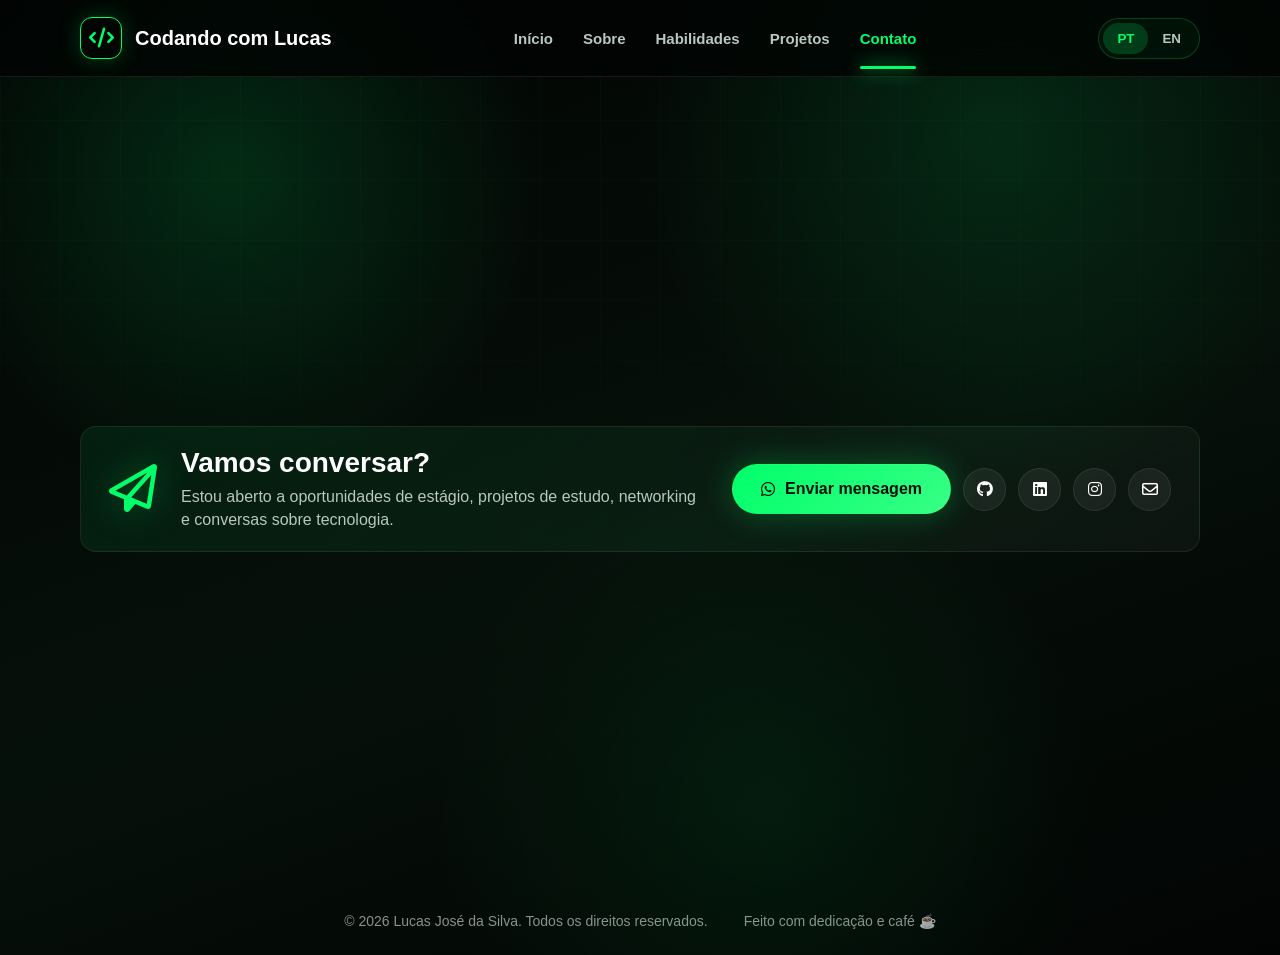
==== contato.html @ 1a08c24c "Add files via upload" ====
<!DOCTYPE html>
<html lang="pt-BR">
<head>
  <meta charset="UTF-8" />
  <meta name="viewport" content="width=device-width, initial-scale=1.0" />

  <title>Contato | Lucas José da Silva</title>

  <meta
    name="description"
    content="Entre em contato com Lucas José da Silva para oportunidades, networking e tecnologia."
  />

  <link
    rel="stylesheet"
    href="https://cdnjs.cloudflare.com/ajax/libs/font-awesome/6.5.1/css/all.min.css"
  />

  <link rel="stylesheet" href="style.css" />
</head>

<body>
  <header class="header">
    <div class="container navbar">
      <a href="index.html" class="logo">
        <div class="logo-icon">
          <i class="fa-solid fa-code"></i>
        </div>
        <span>Codando com Lucas</span>
      </a>

      <nav class="menu">
        <a href="index.html" data-i18n="navHome">Início</a>
        <a href="sobre.html" data-i18n="navAbout">Sobre</a>
        <a href="habilidades.html" data-i18n="navSkills">Habilidades</a>
        <a href="projetos.html" data-i18n="navProjects">Projetos</a>
        <a href="contato.html" class="active" data-i18n="navContact">Contato</a>
      </nav>

      <div class="language-switch">
        <button class="lang-option active" id="ptBtn">PT</button>
        <button class="lang-option" id="enBtn">EN</button>
      </div>
    </div>
  </header>

  <main>
    <section id="contato" class="contact-section page-section">
      <div class="container contact-box">
        <div class="contact-icon">
          <i class="fa-regular fa-paper-plane"></i>
        </div>

        <div class="contact-text">
          <h2 data-i18n="contactTitle">Vamos conversar?</h2>

          <p data-i18n="contactText">
            Estou aberto a oportunidades de estágio, projetos de estudo,
            networking e conversas sobre tecnologia.
          </p>
        </div>

        <div class="contact-actions">
          <a
            href="https://wa.me/5500000000000"
            target="_blank"
            class="btn btn-primary"
          >
            <i class="fa-brands fa-whatsapp"></i>
            <span data-i18n="sendMessage">Enviar mensagem</span>
          </a>

          <a href="https://github.com/LucasJose17" target="_blank" class="social-icon">
            <i class="fa-brands fa-github"></i>
          </a>

          <a href="#" target="_blank" class="social-icon">
            <i class="fa-brands fa-linkedin"></i>
          </a>

          <a href="https://www.instagram.com/codandocomlucas" target="_blank" class="social-icon">
            <i class="fa-brands fa-instagram"></i>
          </a>

          <a href="mailto:seuemail@email.com" class="social-icon">
            <i class="fa-regular fa-envelope"></i>
          </a>
        </div>
      </div>
    </section>
  </main>

  <footer>
    <p>© 2026 Lucas José da Silva. Todos os direitos reservados.</p>
    <p data-i18n="footerText">Feito com dedicação e café ☕</p>
  </footer>

  <script src="script.js"></script>
</body>
</html>
---- style.css ----
* {
  margin: 0;
  padding: 0;
  box-sizing: border-box;
  scroll-behavior: smooth;
}

:root {
  --bg: #020403;
  --bg-2: #06100a;
  --card: rgba(255, 255, 255, 0.055);
  --card-2: rgba(0, 255, 112, 0.08);
  --border: rgba(0, 255, 112, 0.22);
  --border-2: rgba(255, 255, 255, 0.08);
  --text: #ffffff;
  --muted: #b9c8c0;
  --primary: #00ff6a;
  --primary-2: #38ff85;
  --dark: #031006;
  --line: rgba(0, 255, 112, 0.13);
}

body {
  font-family: Arial, Helvetica, sans-serif;
  background:
    radial-gradient(circle at 18% 18%, rgba(0, 255, 106, 0.14), transparent 24%),
    radial-gradient(circle at 78% 14%, rgba(0, 255, 106, 0.12), transparent 28%),
    radial-gradient(circle at 60% 85%, rgba(0, 255, 106, 0.07), transparent 30%),
    linear-gradient(160deg, #020403, #06100a 55%, #020403);
  color: var(--text);
  min-height: 100vh;
  overflow-x: hidden;
}

body::before {
  content: "";
  position: fixed;
  inset: 0;
  background-image:
    linear-gradient(rgba(0, 255, 106, 0.035) 1px, transparent 1px),
    linear-gradient(90deg, rgba(0, 255, 106, 0.035) 1px, transparent 1px);
  background-size: 60px 60px;
  mask-image: linear-gradient(to bottom, black, transparent 72%);
  pointer-events: none;
  z-index: -1;
}

a {
  color: inherit;
  text-decoration: none;
}

.container {
  width: min(1120px, 92%);
  margin: 0 auto;
}

/* HEADER */
.header {
  position: sticky;
  top: 0;
  z-index: 100;
  backdrop-filter: blur(18px);
  background: rgba(2, 4, 3, 0.82);
  border-bottom: 1px solid var(--border-2);
}

.navbar {
  height: 76px;
  display: flex;
  align-items: center;
  justify-content: space-between;
}

.logo {
  display: flex;
  align-items: center;
  gap: 13px;
  font-weight: 900;
  font-size: 20px;
}

.logo-icon {
  width: 42px;
  height: 42px;
  border: 1px solid var(--primary);
  border-radius: 12px;
  display: grid;
  place-items: center;
  color: var(--primary);
  box-shadow: 0 0 22px rgba(0, 255, 106, 0.22);
}

.menu {
  display: flex;
  align-items: center;
  gap: 30px;
}

.menu a {
  color: var(--muted);
  font-weight: 700;
  font-size: 15px;
  position: relative;
  transition: 0.25s;
}

.menu a:hover,
.menu a.active {
  color: var(--primary);
}

.menu a.active::after {
  content: "";
  position: absolute;
  left: 0;
  bottom: -22px;
  width: 100%;
  height: 3px;
  background: var(--primary);
  border-radius: 20px;
  box-shadow: 0 0 18px var(--primary);
}

.language-switch {
  display: flex;
  align-items: center;
  border: 1px solid var(--border);
  border-radius: 999px;
  padding: 4px;
  background: rgba(0, 255, 106, 0.045);
}

.lang-option {
  border: none;
  background: transparent;
  color: var(--muted);
  padding: 8px 14px;
  border-radius: 999px;
  cursor: pointer;
  font-weight: 900;
}

.lang-option.active {
  background: rgba(0, 255, 106, 0.18);
  color: var(--primary);
}

/* HERO */
.hero {
  position: relative;
  padding: 68px 0 44px;
}

.hero::after {
  content: "";
  position: absolute;
  left: 0;
  right: 0;
  bottom: -1px;
  height: 1px;
  background: linear-gradient(90deg, transparent, var(--line), transparent);
}

.hero-content {
  display: grid;
  grid-template-columns: 1.05fr 0.95fr;
  align-items: center;
  gap: 52px;
}

.badge {
  width: fit-content;
  display: inline-flex;
  align-items: center;
  gap: 11px;
  padding: 11px 18px;
  border-radius: 999px;
  border: 1px solid var(--primary);
  color: var(--primary);
  background: rgba(0, 255, 106, 0.08);
  font-size: 13px;
  font-weight: 900;
  letter-spacing: 0.5px;
  margin-bottom: 22px;
}

.badge-dot {
  width: 10px;
  height: 10px;
  border-radius: 999px;
  background: var(--primary);
  box-shadow: 0 0 16px var(--primary);
}

.hero-text h1 {
  font-size: clamp(44px, 6.7vw, 82px);
  line-height: 0.98;
  margin-bottom: 18px;
  letter-spacing: -2px;
}

.hero-text h1 span {
  display: block;
  color: white;
}

.hero-text h1 strong {
  display: block;
  color: var(--primary);
  text-shadow: 0 0 30px rgba(0, 255, 106, 0.25);
}

.hero-text h2 {
  font-size: 24px;
  line-height: 1.35;
  color: var(--muted);
  font-weight: 500;
  margin-bottom: 18px;
}

.hero-text h2 strong {
  color: var(--primary);
  font-weight: 900;
}

.hero-text p {
  max-width: 520px;
  color: var(--muted);
  line-height: 1.75;
  font-size: 16px;
  margin-bottom: 25px;
}

.hero-actions {
  display: flex;
  gap: 14px;
  flex-wrap: wrap;
  margin-bottom: 24px;
}

.btn {
  display: inline-flex;
  align-items: center;
  justify-content: center;
  gap: 10px;
  min-height: 50px;
  padding: 0 28px;
  border-radius: 999px;
  font-weight: 900;
  transition: 0.25s;
  border: 1px solid transparent;
}

.btn:hover {
  transform: translateY(-4px);
}

.btn-primary {
  background: linear-gradient(135deg, var(--primary), var(--primary-2));
  color: var(--dark);
  box-shadow: 0 0 32px rgba(0, 255, 106, 0.28);
}

.btn-outline {
  border-color: var(--border-2);
  background: rgba(255, 255, 255, 0.035);
  color: white;
}

.social-row {
  display: flex;
  align-items: center;
  flex-wrap: wrap;
  gap: 14px;
}

.social-icon {
  width: 43px;
  height: 43px;
  border-radius: 999px;
  display: grid;
  place-items: center;
  background: rgba(255, 255, 255, 0.06);
  border: 1px solid var(--border-2);
  color: white;
  transition: 0.25s;
}

.social-icon:hover {
  color: var(--primary);
  border-color: var(--primary);
  transform: translateY(-4px);
  box-shadow: 0 0 24px rgba(0, 255, 106, 0.18);
}

.download-cv {
  display: inline-flex;
  align-items: center;
  gap: 12px;
  color: var(--muted);
  transition: 0.25s;
}

.download-cv:hover {
  color: var(--primary);
}

.download-icon {
  width: 34px;
  height: 34px;
  border-radius: 999px;
  border: 1px solid var(--primary);
  display: grid;
  place-items: center;
  color: var(--primary);
}

/* FOTO */
.hero-image-area {
  position: relative;
  min-height: 520px;
  display: flex;
  align-items: center;
  justify-content: center;
}

.photo-card {
  position: relative;
  width: min(390px, 100%);
  height: 520px;
  border-radius: 38px;
  border: 1px solid var(--primary);
  background:
    radial-gradient(circle at center, rgba(0, 255, 106, 0.20), transparent 58%),
    rgba(255, 255, 255, 0.035);
  box-shadow:
    0 0 70px rgba(0, 255, 106, 0.16),
    inset 0 0 35px rgba(0, 255, 106, 0.08);
  overflow: hidden;
}

.photo-glow {
  position: absolute;
  inset: 38px;
  border-radius: 50%;
  background: rgba(0, 255, 106, 0.18);
  filter: blur(40px);
}

.profile-photo {
  position: absolute;
  left: 50%;
  top: 8px;
  transform: translateX(-50%) scale(1.12);
  width: 92%;
  height: 76%;
  object-fit: cover;
  object-position: center 18%;
  z-index: 2;
  border-radius: 28px;
  filter: drop-shadow(0 0 24px rgba(0, 255, 106, 0.25));
}

.photo-fallback {
  display: none;
  position: absolute;
  inset: 40px 40px 160px;
  border-radius: 32px;
  place-items: center;
  font-size: 72px;
  font-weight: 900;
  color: var(--primary);
  background: rgba(0, 255, 106, 0.08);
  z-index: 2;
}

.info-card {
  position: absolute;
  left: 24px;
  right: 24px;
  bottom: 22px;
  padding: 20px;
  border-radius: 24px;
  background: rgba(2, 4, 3, 0.74);
  backdrop-filter: blur(16px);
  border: 1px solid rgba(255, 255, 255, 0.10);
  z-index: 5;
}

.info-item {
  display: flex;
  align-items: center;
  gap: 18px;
}

.info-item i {
  width: 32px;
  color: var(--primary);
  font-size: 23px;
}

.info-item strong {
  display: block;
  font-size: 15px;
  margin-bottom: 4px;
}

.info-item span {
  color: var(--muted);
  font-size: 13px;
}

.info-line {
  height: 1px;
  background: rgba(255, 255, 255, 0.09);
  margin: 14px 0;
}

.tech-orbit {
  position: absolute;
  border: 1px solid rgba(0, 255, 106, 0.28);
  border-radius: 999px;
  box-shadow: 0 0 18px rgba(0, 255, 106, 0.14);
}

.orbit-one {
  width: 18px;
  height: 18px;
  left: 12px;
  top: 120px;
}

.orbit-two {
  width: 10px;
  height: 10px;
  right: 70px;
  top: 35px;
}

.tech-cube {
  position: absolute;
  right: 6px;
  top: 210px;
  color: rgba(0, 255, 106, 0.45);
  font-size: 42px;
}

/* LINHA */
.wave-line {
  width: 100%;
  height: 42px;
  background:
    radial-gradient(80% 70% at 50% 0%, rgba(0, 255, 106, 0.11), transparent 60%);
  border-top: 1px solid rgba(0, 255, 106, 0.18);
}

/* MÉTRICAS */
.metrics-section {
  padding: 0 0 28px;
}

.metrics {
  display: grid;
  grid-template-columns: repeat(4, 1fr);
  border: 1px solid var(--border-2);
  background: rgba(255, 255, 255, 0.035);
  border-radius: 16px;
  overflow: hidden;
  box-shadow: 0 0 42px rgba(0, 255, 106, 0.07);
}

.metric {
  display: flex;
  align-items: center;
  gap: 22px;
  padding: 26px 34px;
  border-right: 1px solid var(--border-2);
}

.metric:last-child {
  border-right: none;
}

.metric i {
  color: var(--primary);
  font-size: 34px;
}

.metric strong {
  display: block;
  color: var(--primary);
  font-size: 32px;
  line-height: 1;
  margin-bottom: 8px;
}

.metric span {
  color: var(--muted);
  line-height: 1.35;
}

/* SEÇÕES */
.section {
  padding: 34px 0 34px;
}

.section-label {
  display: inline-block;
  color: var(--primary);
  text-transform: uppercase;
  font-size: 13px;
  font-weight: 900;
  margin-bottom: 10px;
}

.section-title {
  font-size: clamp(28px, 4vw, 36px);
  margin-bottom: 14px;
}

.section-description {
  color: var(--muted);
  line-height: 1.65;
  max-width: 610px;
  margin-bottom: 26px;
}

/* SOBRE */
.about-grid {
  display: grid;
  grid-template-columns: repeat(3, 1fr);
  gap: 22px;
}

.about-card {
  padding: 24px;
  border-radius: 16px;
  background:
    linear-gradient(135deg, rgba(0, 255, 106, 0.055), rgba(255, 255, 255, 0.03));
  border: 1px solid var(--border-2);
  display: flex;
  gap: 22px;
  min-height: 140px;
  transition: 0.25s;
}

.about-card:hover {
  transform: translateY(-5px);
  border-color: var(--border);
}

.about-card i {
  color: var(--primary);
  font-size: 30px;
  margin-top: 4px;
}

.about-card h3 {
  margin-bottom: 8px;
}

.about-card p {
  color: var(--muted);
  line-height: 1.55;
  font-size: 15px;
}

/* HABILIDADES */
.skills-grid {
  display: grid;
  grid-template-columns: repeat(7, 1fr);
  gap: 14px;
}

.skill-card {
  min-height: 130px;
  border-radius: 14px;
  border: 1px solid var(--border-2);
  background: rgba(255, 255, 255, 0.035);
  display: grid;
  place-items: center;
  text-align: center;
  padding: 18px;
  transition: 0.25s;
}

.skill-card:hover {
  transform: translateY(-5px);
  border-color: var(--border);
  box-shadow: 0 0 28px rgba(0, 255, 106, 0.10);
}

.skill-card i {
  font-size: 42px;
  margin-bottom: 10px;
}

.skill-card h3 {
  font-size: 16px;
  margin-bottom: 6px;
}

.skill-card span {
  color: var(--muted);
  font-size: 14px;
}

.html {
  color: #e44d26;
}

.css {
  color: #1572b6;
}

.js {
  color: #f7df1e;
}

.python {
  color: #3776ab;
}

.java {
  color: #f89820;
}

.mysql {
  color: #00758f;
}

.git {
  color: #f05032;
}

.center-button {
  margin-top: 20px;
  display: flex;
  justify-content: center;
}

.btn-small {
  display: inline-flex;
  align-items: center;
  gap: 12px;
  border: 1px solid var(--primary);
  color: var(--primary);
  padding: 12px 40px;
  border-radius: 999px;
  font-weight: 900;
  transition: 0.25s;
}

.btn-small:hover {
  background: rgba(0, 255, 106, 0.10);
}

/* PROJETOS */
.projects-grid {
  display: grid;
  grid-template-columns: repeat(4, 1fr);
  gap: 18px;
}

.project-card {
  position: relative;
  min-height: 220px;
  border-radius: 16px;
  border: 1px solid var(--border-2);
  background:
    linear-gradient(135deg, rgba(0, 255, 106, 0.06), rgba(255, 255, 255, 0.03));
  padding: 26px 20px;
  text-align: center;
  overflow: hidden;
  transition: 0.25s;
}

.project-card::before {
  content: "";
  position: absolute;
  width: 90px;
  height: 90px;
  left: -30px;
  top: -30px;
  background: rgba(0, 255, 106, 0.08);
  filter: blur(8px);
}

.project-card:hover {
  transform: translateY(-5px);
  border-color: var(--border);
}

.project-number {
  position: absolute;
  left: 16px;
  top: 14px;
  color: var(--primary);
  font-weight: 900;
  font-size: 18px;
}

.project-card i {
  margin-top: 22px;
  color: var(--primary);
  font-size: 42px;
  margin-bottom: 16px;
}

.project-card h3 {
  margin-bottom: 10px;
  font-size: 17px;
}

.project-card p {
  color: var(--muted);
  line-height: 1.45;
  font-size: 14px;
  margin-bottom: 18px;
}

.project-tags {
  display: flex;
  justify-content: center;
  gap: 8px;
  flex-wrap: wrap;
}

.project-tags span {
  color: var(--primary);
  border: 1px solid rgba(0, 255, 106, 0.22);
  background: rgba(0, 255, 106, 0.08);
  border-radius: 999px;
  padding: 5px 12px;
  font-size: 12px;
}

/* CONTATO */
.contact-section {
  padding: 28px 0 18px;
}

.contact-box {
  min-height: 92px;
  padding: 20px 28px;
  border-radius: 16px;
  border: 1px solid var(--border-2);
  background:
    linear-gradient(135deg, rgba(0, 255, 106, 0.08), rgba(255, 255, 255, 0.035));
  display: grid;
  grid-template-columns: auto 1fr auto;
  align-items: center;
  gap: 24px;
}

.contact-icon {
  color: var(--primary);
  font-size: 48px;
  filter: drop-shadow(0 0 18px rgba(0, 255, 106, 0.35));
}

.contact-text h2 {
  font-size: 28px;
  margin-bottom: 6px;
}

.contact-text p {
  color: var(--muted);
  line-height: 1.45;
}

.contact-actions {
  display: flex;
  align-items: center;
  gap: 12px;
}

/* FOOTER */
footer {
  padding: 12px 0 26px;
  display: flex;
  justify-content: center;
  gap: 36px;
  color: rgba(185, 200, 192, 0.72);
  font-size: 14px;
}

/* RESPONSIVO */
@media (max-width: 1020px) {
  .hero-content {
    grid-template-columns: 1fr;
  }

  .hero-image-area {
    min-height: 460px;
  }

  .metrics {
    grid-template-columns: repeat(2, 1fr);
  }

  .metric:nth-child(2) {
    border-right: none;
  }

  .about-grid {
    grid-template-columns: 1fr;
  }

  .skills-grid {
    grid-template-columns: repeat(3, 1fr);
  }

  .projects-grid {
    grid-template-columns: repeat(2, 1fr);
  }

  .contact-box {
    grid-template-columns: 1fr;
    text-align: center;
  }

  .contact-actions {
    justify-content: center;
    flex-wrap: wrap;
  }
}

@media (max-width: 760px) {
  .menu {
    display: none;
  }

  .navbar {
    height: auto;
    padding: 16px 0;
  }

  .logo span {
    font-size: 17px;
  }

  .hero {
    padding-top: 48px;
  }

  .hero-text h1 {
    font-size: 48px;
  }

  .hero-text h2 {
    font-size: 20px;
  }

  .hero-actions {
    flex-direction: column;
  }

  .btn {
    width: 100%;
  }

  .photo-card {
    height: 430px;
  }

  .metrics {
    grid-template-columns: 1fr;
  }

  .metric {
    border-right: none;
    border-bottom: 1px solid var(--border-2);
  }

  .metric:last-child {
    border-bottom: none;
  }

  .skills-grid {
    grid-template-columns: repeat(2, 1fr);
  }

  .projects-grid {
    grid-template-columns: 1fr;
  }

  footer {
    flex-direction: column;
    gap: 8px;
    text-align: center;
  }
}

@media (max-width: 430px) {

  .hero-text h1 {
    font-size: 42px;
  }

  .photo-card {
    height: 395px;
  }

  .info-card {
    left: 14px;
    right: 14px;
    bottom: 14px;
  }

  .skills-grid {
    grid-template-columns: 1fr;
  }
}
.page-section {
  min-height: calc(100vh - 76px);
  display: flex;
  align-items: center;
  padding-top: 90px;
  padding-bottom: 90px;
}

@media (max-width: 760px) {
  .page-section {
    min-height: auto;
    padding-top: 60px;
    padding-bottom: 60px;
  }
}
.hero-description {
  max-width: 520px;
  color: var(--muted);
  line-height: 1.75;
  font-size: 16px;
  margin-bottom: 25px;
}
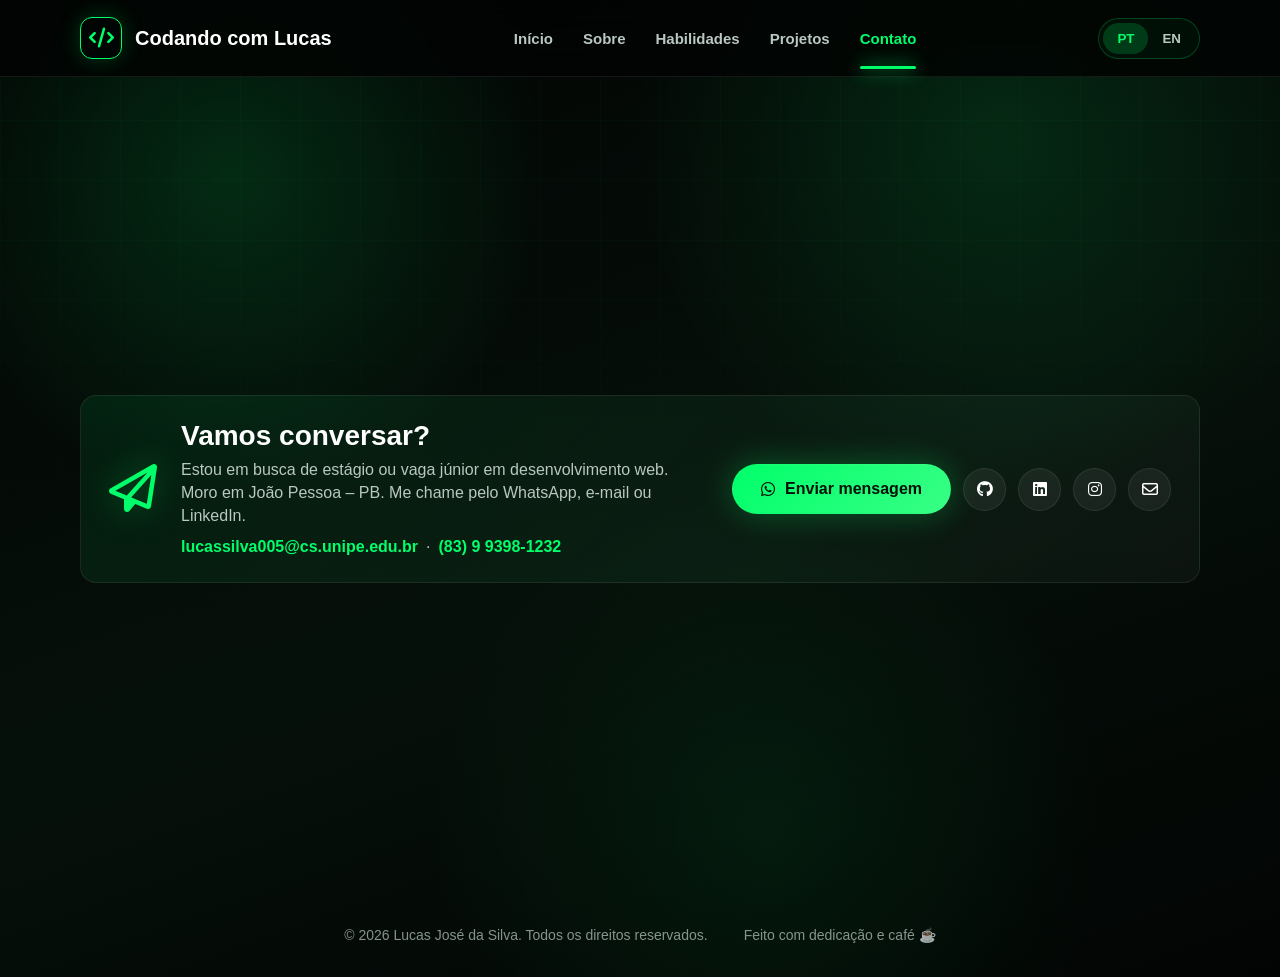
==== commit f9c744b3: "Restaura página inicial e atualiza portfólio Página inicial recuperada (tinha sido substituída pelo " ====
--- a/contato.html
+++ b/contato.html
@@ -1,100 +1,107 @@
-<!DOCTYPE html>
-<html lang="pt-BR">
-<head>
-  <meta charset="UTF-8" />
-  <meta name="viewport" content="width=device-width, initial-scale=1.0" />
-
-  <title>Contato | Lucas José da Silva</title>
-
-  <meta
-    name="description"
-    content="Entre em contato com Lucas José da Silva para oportunidades, networking e tecnologia."
-  />
-
-  <link
-    rel="stylesheet"
-    href="https://cdnjs.cloudflare.com/ajax/libs/font-awesome/6.5.1/css/all.min.css"
-  />
-
-  <link rel="stylesheet" href="style.css" />
-</head>
-
-<body>
-  <header class="header">
-    <div class="container navbar">
-      <a href="index.html" class="logo">
-        <div class="logo-icon">
-          <i class="fa-solid fa-code"></i>
-        </div>
-        <span>Codando com Lucas</span>
-      </a>
-
-      <nav class="menu">
-        <a href="index.html" data-i18n="navHome">Início</a>
-        <a href="sobre.html" data-i18n="navAbout">Sobre</a>
-        <a href="habilidades.html" data-i18n="navSkills">Habilidades</a>
-        <a href="projetos.html" data-i18n="navProjects">Projetos</a>
-        <a href="contato.html" class="active" data-i18n="navContact">Contato</a>
-      </nav>
-
-      <div class="language-switch">
-        <button class="lang-option active" id="ptBtn">PT</button>
-        <button class="lang-option" id="enBtn">EN</button>
-      </div>
-    </div>
-  </header>
-
-  <main>
-    <section id="contato" class="contact-section page-section">
-      <div class="container contact-box">
-        <div class="contact-icon">
-          <i class="fa-regular fa-paper-plane"></i>
-        </div>
-
-        <div class="contact-text">
-          <h2 data-i18n="contactTitle">Vamos conversar?</h2>
-
-          <p data-i18n="contactText">
-            Estou aberto a oportunidades de estágio, projetos de estudo,
-            networking e conversas sobre tecnologia.
-          </p>
-        </div>
-
-        <div class="contact-actions">
-          <a
-            href="https://wa.me/5500000000000"
-            target="_blank"
-            class="btn btn-primary"
-          >
-            <i class="fa-brands fa-whatsapp"></i>
-            <span data-i18n="sendMessage">Enviar mensagem</span>
-          </a>
-
-          <a href="https://github.com/LucasJose17" target="_blank" class="social-icon">
-            <i class="fa-brands fa-github"></i>
-          </a>
-
-          <a href="#" target="_blank" class="social-icon">
-            <i class="fa-brands fa-linkedin"></i>
-          </a>
-
-          <a href="https://www.instagram.com/codandocomlucas" target="_blank" class="social-icon">
-            <i class="fa-brands fa-instagram"></i>
-          </a>
-
-          <a href="mailto:seuemail@email.com" class="social-icon">
-            <i class="fa-regular fa-envelope"></i>
-          </a>
-        </div>
-      </div>
-    </section>
-  </main>
-
-  <footer>
-    <p>© 2026 Lucas José da Silva. Todos os direitos reservados.</p>
-    <p data-i18n="footerText">Feito com dedicação e café ☕</p>
-  </footer>
-
-  <script src="script.js"></script>
-</body>
+<!DOCTYPE html>
+<html lang="pt-BR">
+<head>
+  <meta charset="UTF-8" />
+  <meta name="viewport" content="width=device-width, initial-scale=1.0" />
+
+  <title>Contato | Lucas José da Silva</title>
+
+  <meta
+    name="description"
+    content="Entre em contato com Lucas José da Silva para oportunidades, networking e tecnologia."
+  />
+
+  <link
+    rel="stylesheet"
+    href="https://cdnjs.cloudflare.com/ajax/libs/font-awesome/6.5.1/css/all.min.css"
+  />
+
+  <link rel="stylesheet" href="style.css?v=21" />
+</head>
+
+<body>
+  <header class="header">
+    <div class="container navbar">
+      <a href="index.html" class="logo">
+        <div class="logo-icon">
+          <i class="fa-solid fa-code"></i>
+        </div>
+        <span>Codando com Lucas</span>
+      </a>
+
+      <nav class="menu">
+        <a href="index.html" data-i18n="navHome">Início</a>
+        <a href="sobre.html" data-i18n="navAbout">Sobre</a>
+        <a href="habilidades.html" data-i18n="navSkills">Habilidades</a>
+        <a href="projetos.html" data-i18n="navProjects">Projetos</a>
+        <a href="contato.html" class="active" data-i18n="navContact">Contato</a>
+      </nav>
+
+      <div class="language-switch">
+        <button class="lang-option active" id="ptBtn">PT</button>
+        <button class="lang-option" id="enBtn">EN</button>
+      </div>
+    </div>
+  </header>
+
+  <main>
+    <section id="contato" class="contact-section page-section">
+      <div class="container contact-box">
+        <div class="contact-icon">
+          <i class="fa-regular fa-paper-plane"></i>
+        </div>
+
+        <div class="contact-text">
+          <h2 data-i18n="contactTitle">Vamos conversar?</h2>
+
+          <p data-i18n="contactText">
+            Estou em busca de estágio ou vaga júnior em desenvolvimento web.
+            Moro em João Pessoa – PB. Me chame pelo WhatsApp, e-mail ou LinkedIn.
+          </p>
+
+          <p class="contact-details">
+            <a href="mailto:lucassilva005@cs.unipe.edu.br">lucassilva005@cs.unipe.edu.br</a>
+            <span>·</span>
+            <a href="tel:+5583993981232">(83) 9 9398-1232</a>
+          </p>
+        </div>
+
+        <div class="contact-actions">
+          <a
+            href="https://wa.me/5583993981232"
+            target="_blank"
+            rel="noopener"
+            class="btn btn-primary"
+          >
+            <i class="fa-brands fa-whatsapp"></i>
+            <span data-i18n="sendMessage">Enviar mensagem</span>
+          </a>
+
+          <a href="https://github.com/LucasJose17" target="_blank" rel="noopener" class="social-icon" aria-label="GitHub">
+            <i class="fa-brands fa-github"></i>
+          </a>
+
+          <a href="https://www.linkedin.com/in/lucas-jos%C3%A9-b01bb9332/" target="_blank" rel="noopener" class="social-icon" aria-label="LinkedIn">
+            <i class="fa-brands fa-linkedin"></i>
+          </a>
+
+          <a href="https://www.instagram.com/codandocomlucas" target="_blank" rel="noopener" class="social-icon" aria-label="Instagram">
+            <i class="fa-brands fa-instagram"></i>
+          </a>
+
+          <a href="mailto:lucassilva005@cs.unipe.edu.br" class="social-icon" aria-label="E-mail">
+            <i class="fa-regular fa-envelope"></i>
+          </a>
+        </div>
+      </div>
+    </section>
+  </main>
+
+  <footer>
+    <p>© 2026 Lucas José da Silva. Todos os direitos reservados.</p>
+    <p data-i18n="footerText">Feito com dedicação e café ☕</p>
+  </footer>
+
+  <script src="script.js?v=21"></script>
+</body>
 </html>
--- a/style.css
+++ b/style.css
@@ -1,937 +1,974 @@
-* {
-  margin: 0;
-  padding: 0;
-  box-sizing: border-box;
-  scroll-behavior: smooth;
-}
-
-:root {
-  --bg: #020403;
-  --bg-2: #06100a;
-  --card: rgba(255, 255, 255, 0.055);
-  --card-2: rgba(0, 255, 112, 0.08);
-  --border: rgba(0, 255, 112, 0.22);
-  --border-2: rgba(255, 255, 255, 0.08);
-  --text: #ffffff;
-  --muted: #b9c8c0;
-  --primary: #00ff6a;
-  --primary-2: #38ff85;
-  --dark: #031006;
-  --line: rgba(0, 255, 112, 0.13);
-}
-
-body {
-  font-family: Arial, Helvetica, sans-serif;
-  background:
-    radial-gradient(circle at 18% 18%, rgba(0, 255, 106, 0.14), transparent 24%),
-    radial-gradient(circle at 78% 14%, rgba(0, 255, 106, 0.12), transparent 28%),
-    radial-gradient(circle at 60% 85%, rgba(0, 255, 106, 0.07), transparent 30%),
-    linear-gradient(160deg, #020403, #06100a 55%, #020403);
-  color: var(--text);
-  min-height: 100vh;
-  overflow-x: hidden;
-}
-
-body::before {
-  content: "";
-  position: fixed;
-  inset: 0;
-  background-image:
-    linear-gradient(rgba(0, 255, 106, 0.035) 1px, transparent 1px),
-    linear-gradient(90deg, rgba(0, 255, 106, 0.035) 1px, transparent 1px);
-  background-size: 60px 60px;
-  mask-image: linear-gradient(to bottom, black, transparent 72%);
-  pointer-events: none;
-  z-index: -1;
-}
-
-a {
-  color: inherit;
-  text-decoration: none;
-}
-
-.container {
-  width: min(1120px, 92%);
-  margin: 0 auto;
-}
-
-/* HEADER */
-.header {
-  position: sticky;
-  top: 0;
-  z-index: 100;
-  backdrop-filter: blur(18px);
-  background: rgba(2, 4, 3, 0.82);
-  border-bottom: 1px solid var(--border-2);
-}
-
-.navbar {
-  height: 76px;
-  display: flex;
-  align-items: center;
-  justify-content: space-between;
-}
-
-.logo {
-  display: flex;
-  align-items: center;
-  gap: 13px;
-  font-weight: 900;
-  font-size: 20px;
-}
-
-.logo-icon {
-  width: 42px;
-  height: 42px;
-  border: 1px solid var(--primary);
-  border-radius: 12px;
-  display: grid;
-  place-items: center;
-  color: var(--primary);
-  box-shadow: 0 0 22px rgba(0, 255, 106, 0.22);
-}
-
-.menu {
-  display: flex;
-  align-items: center;
-  gap: 30px;
-}
-
-.menu a {
-  color: var(--muted);
-  font-weight: 700;
-  font-size: 15px;
-  position: relative;
-  transition: 0.25s;
-}
-
-.menu a:hover,
-.menu a.active {
-  color: var(--primary);
-}
-
-.menu a.active::after {
-  content: "";
-  position: absolute;
-  left: 0;
-  bottom: -22px;
-  width: 100%;
-  height: 3px;
-  background: var(--primary);
-  border-radius: 20px;
-  box-shadow: 0 0 18px var(--primary);
-}
-
-.language-switch {
-  display: flex;
-  align-items: center;
-  border: 1px solid var(--border);
-  border-radius: 999px;
-  padding: 4px;
-  background: rgba(0, 255, 106, 0.045);
-}
-
-.lang-option {
-  border: none;
-  background: transparent;
-  color: var(--muted);
-  padding: 8px 14px;
-  border-radius: 999px;
-  cursor: pointer;
-  font-weight: 900;
-}
-
-.lang-option.active {
-  background: rgba(0, 255, 106, 0.18);
-  color: var(--primary);
-}
-
-/* HERO */
-.hero {
-  position: relative;
-  padding: 68px 0 44px;
-}
-
-.hero::after {
-  content: "";
-  position: absolute;
-  left: 0;
-  right: 0;
-  bottom: -1px;
-  height: 1px;
-  background: linear-gradient(90deg, transparent, var(--line), transparent);
-}
-
-.hero-content {
-  display: grid;
-  grid-template-columns: 1.05fr 0.95fr;
-  align-items: center;
-  gap: 52px;
-}
-
-.badge {
-  width: fit-content;
-  display: inline-flex;
-  align-items: center;
-  gap: 11px;
-  padding: 11px 18px;
-  border-radius: 999px;
-  border: 1px solid var(--primary);
-  color: var(--primary);
-  background: rgba(0, 255, 106, 0.08);
-  font-size: 13px;
-  font-weight: 900;
-  letter-spacing: 0.5px;
-  margin-bottom: 22px;
-}
-
-.badge-dot {
-  width: 10px;
-  height: 10px;
-  border-radius: 999px;
-  background: var(--primary);
-  box-shadow: 0 0 16px var(--primary);
-}
-
-.hero-text h1 {
-  font-size: clamp(44px, 6.7vw, 82px);
-  line-height: 0.98;
-  margin-bottom: 18px;
-  letter-spacing: -2px;
-}
-
-.hero-text h1 span {
-  display: block;
-  color: white;
-}
-
-.hero-text h1 strong {
-  display: block;
-  color: var(--primary);
-  text-shadow: 0 0 30px rgba(0, 255, 106, 0.25);
-}
-
-.hero-text h2 {
-  font-size: 24px;
-  line-height: 1.35;
-  color: var(--muted);
-  font-weight: 500;
-  margin-bottom: 18px;
-}
-
-.hero-text h2 strong {
-  color: var(--primary);
-  font-weight: 900;
-}
-
-.hero-text p {
-  max-width: 520px;
-  color: var(--muted);
-  line-height: 1.75;
-  font-size: 16px;
-  margin-bottom: 25px;
-}
-
-.hero-actions {
-  display: flex;
-  gap: 14px;
-  flex-wrap: wrap;
-  margin-bottom: 24px;
-}
-
-.btn {
-  display: inline-flex;
-  align-items: center;
-  justify-content: center;
-  gap: 10px;
-  min-height: 50px;
-  padding: 0 28px;
-  border-radius: 999px;
-  font-weight: 900;
-  transition: 0.25s;
-  border: 1px solid transparent;
-}
-
-.btn:hover {
-  transform: translateY(-4px);
-}
-
-.btn-primary {
-  background: linear-gradient(135deg, var(--primary), var(--primary-2));
-  color: var(--dark);
-  box-shadow: 0 0 32px rgba(0, 255, 106, 0.28);
-}
-
-.btn-outline {
-  border-color: var(--border-2);
-  background: rgba(255, 255, 255, 0.035);
-  color: white;
-}
-
-.social-row {
-  display: flex;
-  align-items: center;
-  flex-wrap: wrap;
-  gap: 14px;
-}
-
-.social-icon {
-  width: 43px;
-  height: 43px;
-  border-radius: 999px;
-  display: grid;
-  place-items: center;
-  background: rgba(255, 255, 255, 0.06);
-  border: 1px solid var(--border-2);
-  color: white;
-  transition: 0.25s;
-}
-
-.social-icon:hover {
-  color: var(--primary);
-  border-color: var(--primary);
-  transform: translateY(-4px);
-  box-shadow: 0 0 24px rgba(0, 255, 106, 0.18);
-}
-
-.download-cv {
-  display: inline-flex;
-  align-items: center;
-  gap: 12px;
-  color: var(--muted);
-  transition: 0.25s;
-}
-
-.download-cv:hover {
-  color: var(--primary);
-}
-
-.download-icon {
-  width: 34px;
-  height: 34px;
-  border-radius: 999px;
-  border: 1px solid var(--primary);
-  display: grid;
-  place-items: center;
-  color: var(--primary);
-}
-
-/* FOTO */
-.hero-image-area {
-  position: relative;
-  min-height: 520px;
-  display: flex;
-  align-items: center;
-  justify-content: center;
-}
-
-.photo-card {
-  position: relative;
-  width: min(390px, 100%);
-  height: 520px;
-  border-radius: 38px;
-  border: 1px solid var(--primary);
-  background:
-    radial-gradient(circle at center, rgba(0, 255, 106, 0.20), transparent 58%),
-    rgba(255, 255, 255, 0.035);
-  box-shadow:
-    0 0 70px rgba(0, 255, 106, 0.16),
-    inset 0 0 35px rgba(0, 255, 106, 0.08);
-  overflow: hidden;
-}
-
-.photo-glow {
-  position: absolute;
-  inset: 38px;
-  border-radius: 50%;
-  background: rgba(0, 255, 106, 0.18);
-  filter: blur(40px);
-}
-
-.profile-photo {
-  position: absolute;
-  left: 50%;
-  top: 8px;
-  transform: translateX(-50%) scale(1.12);
-  width: 92%;
-  height: 76%;
-  object-fit: cover;
-  object-position: center 18%;
-  z-index: 2;
-  border-radius: 28px;
-  filter: drop-shadow(0 0 24px rgba(0, 255, 106, 0.25));
-}
-
-.photo-fallback {
-  display: none;
-  position: absolute;
-  inset: 40px 40px 160px;
-  border-radius: 32px;
-  place-items: center;
-  font-size: 72px;
-  font-weight: 900;
-  color: var(--primary);
-  background: rgba(0, 255, 106, 0.08);
-  z-index: 2;
-}
-
-.info-card {
-  position: absolute;
-  left: 24px;
-  right: 24px;
-  bottom: 22px;
-  padding: 20px;
-  border-radius: 24px;
-  background: rgba(2, 4, 3, 0.74);
-  backdrop-filter: blur(16px);
-  border: 1px solid rgba(255, 255, 255, 0.10);
-  z-index: 5;
-}
-
-.info-item {
-  display: flex;
-  align-items: center;
-  gap: 18px;
-}
-
-.info-item i {
-  width: 32px;
-  color: var(--primary);
-  font-size: 23px;
-}
-
-.info-item strong {
-  display: block;
-  font-size: 15px;
-  margin-bottom: 4px;
-}
-
-.info-item span {
-  color: var(--muted);
-  font-size: 13px;
-}
-
-.info-line {
-  height: 1px;
-  background: rgba(255, 255, 255, 0.09);
-  margin: 14px 0;
-}
-
-.tech-orbit {
-  position: absolute;
-  border: 1px solid rgba(0, 255, 106, 0.28);
-  border-radius: 999px;
-  box-shadow: 0 0 18px rgba(0, 255, 106, 0.14);
-}
-
-.orbit-one {
-  width: 18px;
-  height: 18px;
-  left: 12px;
-  top: 120px;
-}
-
-.orbit-two {
-  width: 10px;
-  height: 10px;
-  right: 70px;
-  top: 35px;
-}
-
-.tech-cube {
-  position: absolute;
-  right: 6px;
-  top: 210px;
-  color: rgba(0, 255, 106, 0.45);
-  font-size: 42px;
-}
-
-/* LINHA */
-.wave-line {
-  width: 100%;
-  height: 42px;
-  background:
-    radial-gradient(80% 70% at 50% 0%, rgba(0, 255, 106, 0.11), transparent 60%);
-  border-top: 1px solid rgba(0, 255, 106, 0.18);
-}
-
-/* MÉTRICAS */
-.metrics-section {
-  padding: 0 0 28px;
-}
-
-.metrics {
-  display: grid;
-  grid-template-columns: repeat(4, 1fr);
-  border: 1px solid var(--border-2);
-  background: rgba(255, 255, 255, 0.035);
-  border-radius: 16px;
-  overflow: hidden;
-  box-shadow: 0 0 42px rgba(0, 255, 106, 0.07);
-}
-
-.metric {
-  display: flex;
-  align-items: center;
-  gap: 22px;
-  padding: 26px 34px;
-  border-right: 1px solid var(--border-2);
-}
-
-.metric:last-child {
-  border-right: none;
-}
-
-.metric i {
-  color: var(--primary);
-  font-size: 34px;
-}
-
-.metric strong {
-  display: block;
-  color: var(--primary);
-  font-size: 32px;
-  line-height: 1;
-  margin-bottom: 8px;
-}
-
-.metric span {
-  color: var(--muted);
-  line-height: 1.35;
-}
-
-/* SEÇÕES */
-.section {
-  padding: 34px 0 34px;
-}
-
-.section-label {
-  display: inline-block;
-  color: var(--primary);
-  text-transform: uppercase;
-  font-size: 13px;
-  font-weight: 900;
-  margin-bottom: 10px;
-}
-
-.section-title {
-  font-size: clamp(28px, 4vw, 36px);
-  margin-bottom: 14px;
-}
-
-.section-description {
-  color: var(--muted);
-  line-height: 1.65;
-  max-width: 610px;
-  margin-bottom: 26px;
-}
-
-/* SOBRE */
-.about-grid {
-  display: grid;
-  grid-template-columns: repeat(3, 1fr);
-  gap: 22px;
-}
-
-.about-card {
-  padding: 24px;
-  border-radius: 16px;
-  background:
-    linear-gradient(135deg, rgba(0, 255, 106, 0.055), rgba(255, 255, 255, 0.03));
-  border: 1px solid var(--border-2);
-  display: flex;
-  gap: 22px;
-  min-height: 140px;
-  transition: 0.25s;
-}
-
-.about-card:hover {
-  transform: translateY(-5px);
-  border-color: var(--border);
-}
-
-.about-card i {
-  color: var(--primary);
-  font-size: 30px;
-  margin-top: 4px;
-}
-
-.about-card h3 {
-  margin-bottom: 8px;
-}
-
-.about-card p {
-  color: var(--muted);
-  line-height: 1.55;
-  font-size: 15px;
-}
-
-/* HABILIDADES */
-.skills-grid {
-  display: grid;
-  grid-template-columns: repeat(7, 1fr);
-  gap: 14px;
-}
-
-.skill-card {
-  min-height: 130px;
-  border-radius: 14px;
-  border: 1px solid var(--border-2);
-  background: rgba(255, 255, 255, 0.035);
-  display: grid;
-  place-items: center;
-  text-align: center;
-  padding: 18px;
-  transition: 0.25s;
-}
-
-.skill-card:hover {
-  transform: translateY(-5px);
-  border-color: var(--border);
-  box-shadow: 0 0 28px rgba(0, 255, 106, 0.10);
-}
-
-.skill-card i {
-  font-size: 42px;
-  margin-bottom: 10px;
-}
-
-.skill-card h3 {
-  font-size: 16px;
-  margin-bottom: 6px;
-}
-
-.skill-card span {
-  color: var(--muted);
-  font-size: 14px;
-}
-
-.html {
-  color: #e44d26;
-}
-
-.css {
-  color: #1572b6;
-}
-
-.js {
-  color: #f7df1e;
-}
-
-.python {
-  color: #3776ab;
-}
-
-.java {
-  color: #f89820;
-}
-
-.mysql {
-  color: #00758f;
-}
-
-.git {
-  color: #f05032;
-}
-
-.center-button {
-  margin-top: 20px;
-  display: flex;
-  justify-content: center;
-}
-
-.btn-small {
-  display: inline-flex;
-  align-items: center;
-  gap: 12px;
-  border: 1px solid var(--primary);
-  color: var(--primary);
-  padding: 12px 40px;
-  border-radius: 999px;
-  font-weight: 900;
-  transition: 0.25s;
-}
-
-.btn-small:hover {
-  background: rgba(0, 255, 106, 0.10);
-}
-
-/* PROJETOS */
-.projects-grid {
-  display: grid;
-  grid-template-columns: repeat(4, 1fr);
-  gap: 18px;
-}
-
-.project-card {
-  position: relative;
-  min-height: 220px;
-  border-radius: 16px;
-  border: 1px solid var(--border-2);
-  background:
-    linear-gradient(135deg, rgba(0, 255, 106, 0.06), rgba(255, 255, 255, 0.03));
-  padding: 26px 20px;
-  text-align: center;
-  overflow: hidden;
-  transition: 0.25s;
-}
-
-.project-card::before {
-  content: "";
-  position: absolute;
-  width: 90px;
-  height: 90px;
-  left: -30px;
-  top: -30px;
-  background: rgba(0, 255, 106, 0.08);
-  filter: blur(8px);
-}
-
-.project-card:hover {
-  transform: translateY(-5px);
-  border-color: var(--border);
-}
-
-.project-number {
-  position: absolute;
-  left: 16px;
-  top: 14px;
-  color: var(--primary);
-  font-weight: 900;
-  font-size: 18px;
-}
-
-.project-card i {
-  margin-top: 22px;
-  color: var(--primary);
-  font-size: 42px;
-  margin-bottom: 16px;
-}
-
-.project-card h3 {
-  margin-bottom: 10px;
-  font-size: 17px;
-}
-
-.project-card p {
-  color: var(--muted);
-  line-height: 1.45;
-  font-size: 14px;
-  margin-bottom: 18px;
-}
-
-.project-tags {
-  display: flex;
-  justify-content: center;
-  gap: 8px;
-  flex-wrap: wrap;
-}
-
-.project-tags span {
-  color: var(--primary);
-  border: 1px solid rgba(0, 255, 106, 0.22);
-  background: rgba(0, 255, 106, 0.08);
-  border-radius: 999px;
-  padding: 5px 12px;
-  font-size: 12px;
-}
-
-/* CONTATO */
-.contact-section {
-  padding: 28px 0 18px;
-}
-
-.contact-box {
-  min-height: 92px;
-  padding: 20px 28px;
-  border-radius: 16px;
-  border: 1px solid var(--border-2);
-  background:
-    linear-gradient(135deg, rgba(0, 255, 106, 0.08), rgba(255, 255, 255, 0.035));
-  display: grid;
-  grid-template-columns: auto 1fr auto;
-  align-items: center;
-  gap: 24px;
-}
-
-.contact-icon {
-  color: var(--primary);
-  font-size: 48px;
-  filter: drop-shadow(0 0 18px rgba(0, 255, 106, 0.35));
-}
-
-.contact-text h2 {
-  font-size: 28px;
-  margin-bottom: 6px;
-}
-
-.contact-text p {
-  color: var(--muted);
-  line-height: 1.45;
-}
-
-.contact-actions {
-  display: flex;
-  align-items: center;
-  gap: 12px;
-}
-
-/* FOOTER */
-footer {
-  padding: 12px 0 26px;
-  display: flex;
-  justify-content: center;
-  gap: 36px;
-  color: rgba(185, 200, 192, 0.72);
-  font-size: 14px;
-}
-
-/* RESPONSIVO */
-@media (max-width: 1020px) {
-  .hero-content {
-    grid-template-columns: 1fr;
-  }
-
-  .hero-image-area {
-    min-height: 460px;
-  }
-
-  .metrics {
-    grid-template-columns: repeat(2, 1fr);
-  }
-
-  .metric:nth-child(2) {
-    border-right: none;
-  }
-
-  .about-grid {
-    grid-template-columns: 1fr;
-  }
-
-  .skills-grid {
-    grid-template-columns: repeat(3, 1fr);
-  }
-
-  .projects-grid {
-    grid-template-columns: repeat(2, 1fr);
-  }
-
-  .contact-box {
-    grid-template-columns: 1fr;
-    text-align: center;
-  }
-
-  .contact-actions {
-    justify-content: center;
-    flex-wrap: wrap;
-  }
-}
-
-@media (max-width: 760px) {
-  .menu {
-    display: none;
-  }
-
-  .navbar {
-    height: auto;
-    padding: 16px 0;
-  }
-
-  .logo span {
-    font-size: 17px;
-  }
-
-  .hero {
-    padding-top: 48px;
-  }
-
-  .hero-text h1 {
-    font-size: 48px;
-  }
-
-  .hero-text h2 {
-    font-size: 20px;
-  }
-
-  .hero-actions {
-    flex-direction: column;
-  }
-
-  .btn {
-    width: 100%;
-  }
-
-  .photo-card {
-    height: 430px;
-  }
-
-  .metrics {
-    grid-template-columns: 1fr;
-  }
-
-  .metric {
-    border-right: none;
-    border-bottom: 1px solid var(--border-2);
-  }
-
-  .metric:last-child {
-    border-bottom: none;
-  }
-
-  .skills-grid {
-    grid-template-columns: repeat(2, 1fr);
-  }
-
-  .projects-grid {
-    grid-template-columns: 1fr;
-  }
-
-  footer {
-    flex-direction: column;
-    gap: 8px;
-    text-align: center;
-  }
-}
-
-@media (max-width: 430px) {
-
-  .hero-text h1 {
-    font-size: 42px;
-  }
-
-  .photo-card {
-    height: 395px;
-  }
-
-  .info-card {
-    left: 14px;
-    right: 14px;
-    bottom: 14px;
-  }
-
-  .skills-grid {
-    grid-template-columns: 1fr;
-  }
-}
-.page-section {
-  min-height: calc(100vh - 76px);
-  display: flex;
-  align-items: center;
-  padding-top: 90px;
-  padding-bottom: 90px;
-}
-
-@media (max-width: 760px) {
-  .page-section {
-    min-height: auto;
-    padding-top: 60px;
-    padding-bottom: 60px;
-  }
-}
-.hero-description {
-  max-width: 520px;
-  color: var(--muted);
-  line-height: 1.75;
-  font-size: 16px;
-  margin-bottom: 25px;
-}+* {
+  margin: 0;
+  padding: 0;
+  box-sizing: border-box;
+  scroll-behavior: smooth;
+}
+
+:root {
+  --bg: #020403;
+  --bg-2: #06100a;
+  --card: rgba(255, 255, 255, 0.055);
+  --card-2: rgba(0, 255, 112, 0.08);
+  --border: rgba(0, 255, 112, 0.22);
+  --border-2: rgba(255, 255, 255, 0.08);
+  --text: #ffffff;
+  --muted: #b9c8c0;
+  --primary: #00ff6a;
+  --primary-2: #38ff85;
+  --dark: #031006;
+  --line: rgba(0, 255, 112, 0.13);
+}
+
+body {
+  font-family: Arial, Helvetica, sans-serif;
+  background:
+    radial-gradient(circle at 18% 18%, rgba(0, 255, 106, 0.14), transparent 24%),
+    radial-gradient(circle at 78% 14%, rgba(0, 255, 106, 0.12), transparent 28%),
+    radial-gradient(circle at 60% 85%, rgba(0, 255, 106, 0.07), transparent 30%),
+    linear-gradient(160deg, #020403, #06100a 55%, #020403);
+  color: var(--text);
+  min-height: 100vh;
+  overflow-x: hidden;
+}
+
+body::before {
+  content: "";
+  position: fixed;
+  inset: 0;
+  background-image:
+    linear-gradient(rgba(0, 255, 106, 0.035) 1px, transparent 1px),
+    linear-gradient(90deg, rgba(0, 255, 106, 0.035) 1px, transparent 1px);
+  background-size: 60px 60px;
+  mask-image: linear-gradient(to bottom, black, transparent 72%);
+  pointer-events: none;
+  z-index: -1;
+}
+
+a {
+  color: inherit;
+  text-decoration: none;
+}
+
+.container {
+  width: min(1120px, 92%);
+  margin: 0 auto;
+}
+
+/* HEADER */
+.header {
+  position: sticky;
+  top: 0;
+  z-index: 100;
+  backdrop-filter: blur(18px);
+  background: rgba(2, 4, 3, 0.88);
+  border-bottom: 1px solid var(--border-2);
+}
+
+.navbar {
+  height: 76px;
+  display: flex;
+  align-items: center;
+  justify-content: space-between;
+  gap: 28px;
+}
+
+.logo {
+  display: flex;
+  align-items: center;
+  gap: 13px;
+  font-weight: 900;
+  font-size: 20px;
+  white-space: nowrap;
+}
+
+.logo-icon {
+  width: 42px;
+  height: 42px;
+  border: 1px solid var(--primary);
+  border-radius: 12px;
+  display: grid;
+  place-items: center;
+  color: var(--primary);
+  box-shadow: 0 0 22px rgba(0, 255, 106, 0.22);
+}
+
+.menu {
+  display: flex;
+  align-items: center;
+  gap: 30px;
+}
+
+.menu a {
+  color: var(--muted);
+  font-weight: 700;
+  font-size: 15px;
+  position: relative;
+  transition: 0.25s;
+  white-space: nowrap;
+}
+
+.menu a:hover,
+.menu a.active {
+  color: var(--primary);
+}
+
+.menu a.active::after {
+  content: "";
+  position: absolute;
+  left: 0;
+  bottom: -22px;
+  width: 100%;
+  height: 3px;
+  background: var(--primary);
+  border-radius: 20px;
+  box-shadow: 0 0 18px var(--primary);
+}
+
+.language-switch {
+  display: flex;
+  align-items: center;
+  border: 1px solid var(--border);
+  border-radius: 999px;
+  padding: 4px;
+  background: rgba(0, 255, 106, 0.045);
+  flex-shrink: 0;
+}
+
+.lang-option {
+  border: none;
+  background: transparent;
+  color: var(--muted);
+  padding: 8px 14px;
+  border-radius: 999px;
+  cursor: pointer;
+  font-weight: 900;
+}
+
+.lang-option.active {
+  background: rgba(0, 255, 106, 0.18);
+  color: var(--primary);
+}
+
+/* HERO */
+.hero {
+  position: relative;
+  padding: 72px 0 60px;
+}
+
+.hero::after {
+  content: "";
+  position: absolute;
+  left: 0;
+  right: 0;
+  bottom: -1px;
+  height: 1px;
+  background: linear-gradient(90deg, transparent, var(--line), transparent);
+}
+
+.hero-content {
+  display: grid;
+  grid-template-columns: 1.05fr 0.95fr;
+  align-items: center;
+  gap: 52px;
+}
+
+.badge {
+  width: fit-content;
+  max-width: 100%;
+  display: inline-flex;
+  align-items: center;
+  gap: 11px;
+  padding: 11px 18px;
+  border-radius: 999px;
+  border: 1px solid var(--primary);
+  color: var(--primary);
+  background: rgba(0, 255, 106, 0.08);
+  font-size: 13px;
+  font-weight: 900;
+  letter-spacing: 0.5px;
+  margin-bottom: 22px;
+}
+
+.badge-dot {
+  width: 10px;
+  height: 10px;
+  border-radius: 999px;
+  background: var(--primary);
+  box-shadow: 0 0 16px var(--primary);
+  flex-shrink: 0;
+}
+
+.hero-text h1 {
+  font-size: clamp(44px, 6.7vw, 82px);
+  line-height: 0.98;
+  margin-bottom: 18px;
+  letter-spacing: -2px;
+}
+
+.hero-text h1 span {
+  display: block;
+  color: white;
+}
+
+.hero-text h1 strong {
+  display: block;
+  color: var(--primary);
+  text-shadow: 0 0 30px rgba(0, 255, 106, 0.25);
+}
+
+.hero-text h2 {
+  font-size: 23px;
+  line-height: 1.38;
+  color: var(--muted);
+  font-weight: 500;
+  margin-bottom: 22px;
+}
+
+.hero-text h2 strong {
+  color: var(--primary);
+  font-weight: 900;
+}
+
+.hero-description {
+  max-width: 620px;
+  color: var(--muted);
+  line-height: 1.75;
+  font-size: 16px;
+  margin-bottom: 28px;
+}
+
+.hero-actions {
+  display: flex;
+  gap: 14px;
+  flex-wrap: wrap;
+  margin-bottom: 24px;
+}
+
+.btn {
+  display: inline-flex;
+  align-items: center;
+  justify-content: center;
+  gap: 10px;
+  min-height: 50px;
+  padding: 0 28px;
+  border-radius: 999px;
+  font-weight: 900;
+  transition: 0.25s;
+  border: 1px solid transparent;
+}
+
+.btn:hover {
+  transform: translateY(-4px);
+}
+
+.btn-primary {
+  background: linear-gradient(135deg, var(--primary), var(--primary-2));
+  color: var(--dark);
+  box-shadow: 0 0 32px rgba(0, 255, 106, 0.28);
+}
+
+.btn-outline {
+  border-color: var(--border-2);
+  background: rgba(255, 255, 255, 0.035);
+  color: white;
+}
+
+.social-row {
+  display: flex;
+  align-items: center;
+  flex-wrap: wrap;
+  gap: 14px;
+}
+
+.social-icon {
+  width: 43px;
+  height: 43px;
+  border-radius: 999px;
+  display: grid;
+  place-items: center;
+  background: rgba(255, 255, 255, 0.06);
+  border: 1px solid var(--border-2);
+  color: white;
+  transition: 0.25s;
+}
+
+.social-icon:hover {
+  color: var(--primary);
+  border-color: var(--primary);
+  transform: translateY(-4px);
+  box-shadow: 0 0 24px rgba(0, 255, 106, 0.18);
+}
+
+.download-cv {
+  display: inline-flex;
+  align-items: center;
+  gap: 12px;
+  color: var(--muted);
+  transition: 0.25s;
+}
+
+.download-cv:hover {
+  color: var(--primary);
+}
+
+.download-icon {
+  width: 34px;
+  height: 34px;
+  border-radius: 999px;
+  border: 1px solid var(--primary);
+  display: grid;
+  place-items: center;
+  color: var(--primary);
+}
+
+/* FOTO / CARD */
+.hero-image-area {
+  position: relative;
+  display: flex;
+  align-items: center;
+  justify-content: center;
+}
+
+.photo-card {
+  position: relative;
+  width: min(390px, 100%);
+  height: auto;
+  padding: 18px;
+  border-radius: 38px;
+  border: 1px solid var(--primary);
+  background:
+    radial-gradient(circle at center, rgba(0, 255, 106, 0.18), transparent 60%),
+    rgba(255, 255, 255, 0.035);
+  box-shadow:
+    0 0 70px rgba(0, 255, 106, 0.16),
+    inset 0 0 35px rgba(0, 255, 106, 0.08);
+  overflow: hidden;
+}
+
+.photo-glow {
+  position: absolute;
+  inset: 25px;
+  border-radius: 50%;
+  background: rgba(0, 255, 106, 0.16);
+  filter: blur(40px);
+  z-index: 1;
+}
+
+.profile-photo {
+  position: relative;
+  z-index: 2;
+  width: 100%;
+  height: 320px;
+  object-fit: cover;
+  object-position: center 25%;
+  display: block;
+  border-radius: 28px;
+  filter: drop-shadow(0 0 24px rgba(0, 255, 106, 0.25));
+}
+
+.info-card {
+  position: relative;
+  z-index: 3;
+  margin-top: 16px;
+  padding: 20px;
+  border-radius: 24px;
+  background: rgba(2, 4, 3, 0.78);
+  backdrop-filter: blur(16px);
+  border: 1px solid rgba(255, 255, 255, 0.10);
+}
+
+.info-item {
+  display: flex;
+  align-items: center;
+  gap: 18px;
+}
+
+.info-item i {
+  width: 32px;
+  color: var(--primary);
+  font-size: 23px;
+  flex-shrink: 0;
+}
+
+.info-item strong {
+  display: block;
+  font-size: 15px;
+  margin-bottom: 4px;
+}
+
+.info-item span {
+  color: var(--muted);
+  font-size: 13px;
+  line-height: 1.35;
+}
+
+.info-line {
+  height: 1px;
+  background: rgba(255, 255, 255, 0.09);
+  margin: 14px 0;
+}
+
+/* SEÇÕES DAS OUTRAS PÁGINAS */
+.page-section {
+  min-height: calc(100vh - 76px);
+  display: flex;
+  align-items: center;
+  padding-top: 90px;
+  padding-bottom: 90px;
+}
+
+.section {
+  padding: 72px 0;
+}
+
+.section-label {
+  display: inline-block;
+  color: var(--primary);
+  text-transform: uppercase;
+  font-size: 13px;
+  font-weight: 900;
+  margin-bottom: 10px;
+}
+
+.section-title {
+  font-size: clamp(28px, 4vw, 36px);
+  margin-bottom: 14px;
+}
+
+.section-description {
+  color: var(--muted);
+  line-height: 1.65;
+  max-width: 720px;
+  margin-bottom: 26px;
+}
+
+.about-grid {
+  display: grid;
+  grid-template-columns: repeat(3, 1fr);
+  gap: 22px;
+}
+
+.about-card {
+  padding: 24px;
+  border-radius: 16px;
+  background:
+    linear-gradient(135deg, rgba(0, 255, 106, 0.055), rgba(255, 255, 255, 0.03));
+  border: 1px solid var(--border-2);
+  display: flex;
+  gap: 22px;
+  min-height: 140px;
+  transition: 0.25s;
+}
+
+.about-card:hover {
+  transform: translateY(-5px);
+  border-color: var(--border);
+}
+
+.about-card i {
+  color: var(--primary);
+  font-size: 30px;
+  margin-top: 4px;
+}
+
+.about-card h3 {
+  margin-bottom: 8px;
+}
+
+.about-card p {
+  color: var(--muted);
+  line-height: 1.55;
+  font-size: 15px;
+}
+
+.skills-grid {
+  display: grid;
+  grid-template-columns: repeat(auto-fill, minmax(140px, 1fr));
+  gap: 14px;
+}
+
+.skill-card {
+  min-height: 130px;
+  border-radius: 14px;
+  border: 1px solid var(--border-2);
+  background: rgba(255, 255, 255, 0.035);
+  display: grid;
+  place-items: center;
+  text-align: center;
+  padding: 18px;
+  transition: 0.25s;
+}
+
+.skill-card:hover {
+  transform: translateY(-5px);
+  border-color: var(--border);
+  box-shadow: 0 0 28px rgba(0, 255, 106, 0.10);
+}
+
+.skill-card i {
+  font-size: 42px;
+  margin-bottom: 10px;
+}
+
+.skill-card h3 {
+  font-size: 16px;
+  margin-bottom: 6px;
+}
+
+.skill-card span {
+  color: var(--muted);
+  font-size: 14px;
+}
+
+.html {
+  color: #e44d26;
+}
+
+.css {
+  color: #1572b6;
+}
+
+.js {
+  color: #f7df1e;
+}
+
+.python {
+  color: #3776ab;
+}
+
+.java {
+  color: #f89820;
+}
+
+.mysql {
+  color: #00758f;
+}
+
+.git {
+  color: #f05032;
+}
+
+.react {
+  color: #61dafb;
+}
+
+.next {
+  color: #ffffff;
+}
+
+.ts {
+  color: #3178c6;
+}
+
+.node {
+  color: #5fa04e;
+}
+
+.pg {
+  color: #4169e1;
+}
+
+.linux {
+  color: #fcc624;
+}
+
+.projects-grid {
+  display: grid;
+  grid-template-columns: repeat(3, 1fr);
+  gap: 18px;
+}
+
+.project-note {
+  margin-top: 16px;
+  margin-bottom: 0 !important;
+  font-size: 13px !important;
+  font-style: italic;
+}
+
+.project-links {
+  display: flex;
+  justify-content: center;
+  margin-top: 18px;
+}
+
+.project-links a {
+  display: inline-flex;
+  align-items: center;
+  gap: 8px;
+  padding: 9px 18px;
+  border-radius: 999px;
+  border: 1px solid var(--primary);
+  color: var(--primary);
+  font-weight: 900;
+  font-size: 14px;
+  transition: 0.25s;
+}
+
+.project-links a:hover {
+  background: rgba(0, 255, 106, 0.12);
+  transform: translateY(-3px);
+}
+
+.project-links a i {
+  margin: 0;
+  font-size: 14px;
+}
+
+.contact-details {
+  margin-top: 8px;
+  display: flex;
+  flex-wrap: wrap;
+  gap: 8px;
+}
+
+.contact-details a {
+  color: var(--primary);
+  font-weight: 700;
+}
+
+@media (max-width: 1020px) {
+  .contact-details {
+    justify-content: center;
+  }
+}
+
+.project-card {
+  position: relative;
+  min-height: 220px;
+  border-radius: 16px;
+  border: 1px solid var(--border-2);
+  background:
+    linear-gradient(135deg, rgba(0, 255, 106, 0.06), rgba(255, 255, 255, 0.03));
+  padding: 26px 20px;
+  text-align: center;
+  overflow: hidden;
+  transition: 0.25s;
+}
+
+.project-card:hover {
+  transform: translateY(-5px);
+  border-color: var(--border);
+}
+
+.project-number {
+  position: absolute;
+  left: 16px;
+  top: 14px;
+  color: var(--primary);
+  font-weight: 900;
+  font-size: 18px;
+}
+
+.project-card i {
+  margin-top: 22px;
+  color: var(--primary);
+  font-size: 42px;
+  margin-bottom: 16px;
+}
+
+.project-card h3 {
+  margin-bottom: 10px;
+  font-size: 17px;
+}
+
+.project-card p {
+  color: var(--muted);
+  line-height: 1.45;
+  font-size: 14px;
+  margin-bottom: 18px;
+}
+
+.project-tags {
+  display: flex;
+  justify-content: center;
+  gap: 8px;
+  flex-wrap: wrap;
+}
+
+.project-tags span {
+  color: var(--primary);
+  border: 1px solid rgba(0, 255, 106, 0.22);
+  background: rgba(0, 255, 106, 0.08);
+  border-radius: 999px;
+  padding: 5px 12px;
+  font-size: 12px;
+}
+
+.contact-section {
+  padding: 72px 0;
+}
+
+.contact-box {
+  min-height: 92px;
+  padding: 24px 28px;
+  border-radius: 16px;
+  border: 1px solid var(--border-2);
+  background:
+    linear-gradient(135deg, rgba(0, 255, 106, 0.08), rgba(255, 255, 255, 0.035));
+  display: grid;
+  grid-template-columns: auto 1fr auto;
+  align-items: center;
+  gap: 24px;
+}
+
+.contact-icon {
+  color: var(--primary);
+  font-size: 48px;
+  filter: drop-shadow(0 0 18px rgba(0, 255, 106, 0.35));
+}
+
+.contact-text h2 {
+  font-size: 28px;
+  margin-bottom: 6px;
+}
+
+.contact-text p {
+  color: var(--muted);
+  line-height: 1.45;
+}
+
+.contact-actions {
+  display: flex;
+  align-items: center;
+  gap: 12px;
+}
+
+/* FOOTER */
+footer {
+  padding: 26px 20px 34px;
+  display: flex;
+  justify-content: center;
+  gap: 36px;
+  color: rgba(185, 200, 192, 0.72);
+  font-size: 14px;
+  text-align: center;
+}
+
+/* RESPONSIVO TABLET */
+@media (max-width: 1020px) {
+  .hero-content {
+    grid-template-columns: 1fr;
+  }
+
+  .about-grid {
+    grid-template-columns: 1fr;
+  }
+
+  .skills-grid {
+    grid-template-columns: repeat(3, 1fr);
+  }
+
+  .projects-grid {
+    grid-template-columns: repeat(2, 1fr);
+  }
+
+  .contact-box {
+    grid-template-columns: 1fr;
+    text-align: center;
+  }
+
+  .contact-actions {
+    justify-content: center;
+    flex-wrap: wrap;
+  }
+}
+
+/* RESPONSIVO CELULAR */
+@media (max-width: 760px) {
+  .container {
+    width: min(92%, 680px);
+  }
+
+  .navbar {
+    height: auto;
+    padding: 16px 0;
+    flex-wrap: wrap;
+    gap: 14px;
+  }
+
+  .logo {
+    width: 100%;
+  }
+
+  .logo-icon {
+    width: 50px;
+    height: 50px;
+    border-radius: 16px;
+  }
+
+  .logo span {
+    font-size: 20px;
+  }
+
+  .menu {
+    order: 2;
+    display: flex;
+    width: 100%;
+    overflow-x: auto;
+    gap: 18px;
+    padding: 10px 0 12px;
+  }
+
+  .menu a {
+    font-size: 14px;
+  }
+
+  .menu a.active::after {
+    bottom: -7px;
+  }
+
+  .language-switch {
+    order: 3;
+    margin-left: auto;
+  }
+
+  .hero {
+    padding: 34px 0 48px;
+  }
+
+  .hero-content {
+    display: flex;
+    flex-direction: column;
+    gap: 34px;
+  }
+
+  .badge {
+    font-size: 13px;
+    line-height: 1.4;
+    margin-bottom: 26px;
+  }
+
+  .hero-text h1 {
+    font-size: 42px;
+    line-height: 1;
+    letter-spacing: -1px;
+    margin-bottom: 22px;
+  }
+
+  .hero-text h2 {
+    font-size: 19px;
+    line-height: 1.45;
+    margin-bottom: 24px;
+  }
+
+  .hero-description {
+    max-width: 100%;
+    font-size: 16px;
+    line-height: 1.7;
+    margin-bottom: 28px;
+  }
+
+  .hero-actions {
+    flex-direction: column;
+    gap: 16px;
+    margin-bottom: 24px;
+  }
+
+  .btn {
+    width: 100%;
+    min-height: 58px;
+  }
+
+  .social-row {
+    gap: 14px;
+  }
+
+  .social-icon,
+  .download-icon {
+    width: 46px;
+    height: 46px;
+  }
+
+  .download-cv {
+    font-size: 15px;
+  }
+
+  .hero-image-area {
+    width: 100%;
+  }
+
+  .photo-card {
+    width: 100%;
+    max-width: 380px;
+    margin: 0 auto;
+    padding: 16px;
+    border-radius: 32px;
+  }
+
+  .profile-photo {
+    height: 290px;
+    object-position: center 25%;
+    border-radius: 24px;
+  }
+
+  .info-card {
+    margin-top: 16px;
+    padding: 18px;
+  }
+
+  .info-item {
+    gap: 14px;
+  }
+
+  .info-item i {
+    font-size: 22px;
+  }
+
+  .info-item strong {
+    font-size: 15px;
+  }
+
+  .info-item span {
+    font-size: 13px;
+  }
+
+  .page-section {
+    min-height: auto;
+    padding-top: 60px;
+    padding-bottom: 60px;
+  }
+
+  .skills-grid {
+    grid-template-columns: repeat(2, 1fr);
+  }
+
+  .projects-grid {
+    grid-template-columns: 1fr;
+  }
+
+  footer {
+    flex-direction: column;
+    gap: 8px;
+    line-height: 1.6;
+  }
+}
+
+@media (max-width: 430px) {
+  .hero-text h1 {
+    font-size: 40px;
+  }
+
+  .hero-text h2 {
+    font-size: 18px;
+  }
+
+  .profile-photo {
+    height: 270px;
+  }
+
+  .skills-grid {
+    grid-template-columns: 1fr;
+  }
+}
+@media (max-width: 760px) {
+  .contact-details {
+    flex-direction: column;
+    align-items: center;
+    gap: 4px;
+  }
+
+  .contact-details span {
+    display: none;
+  }
+}
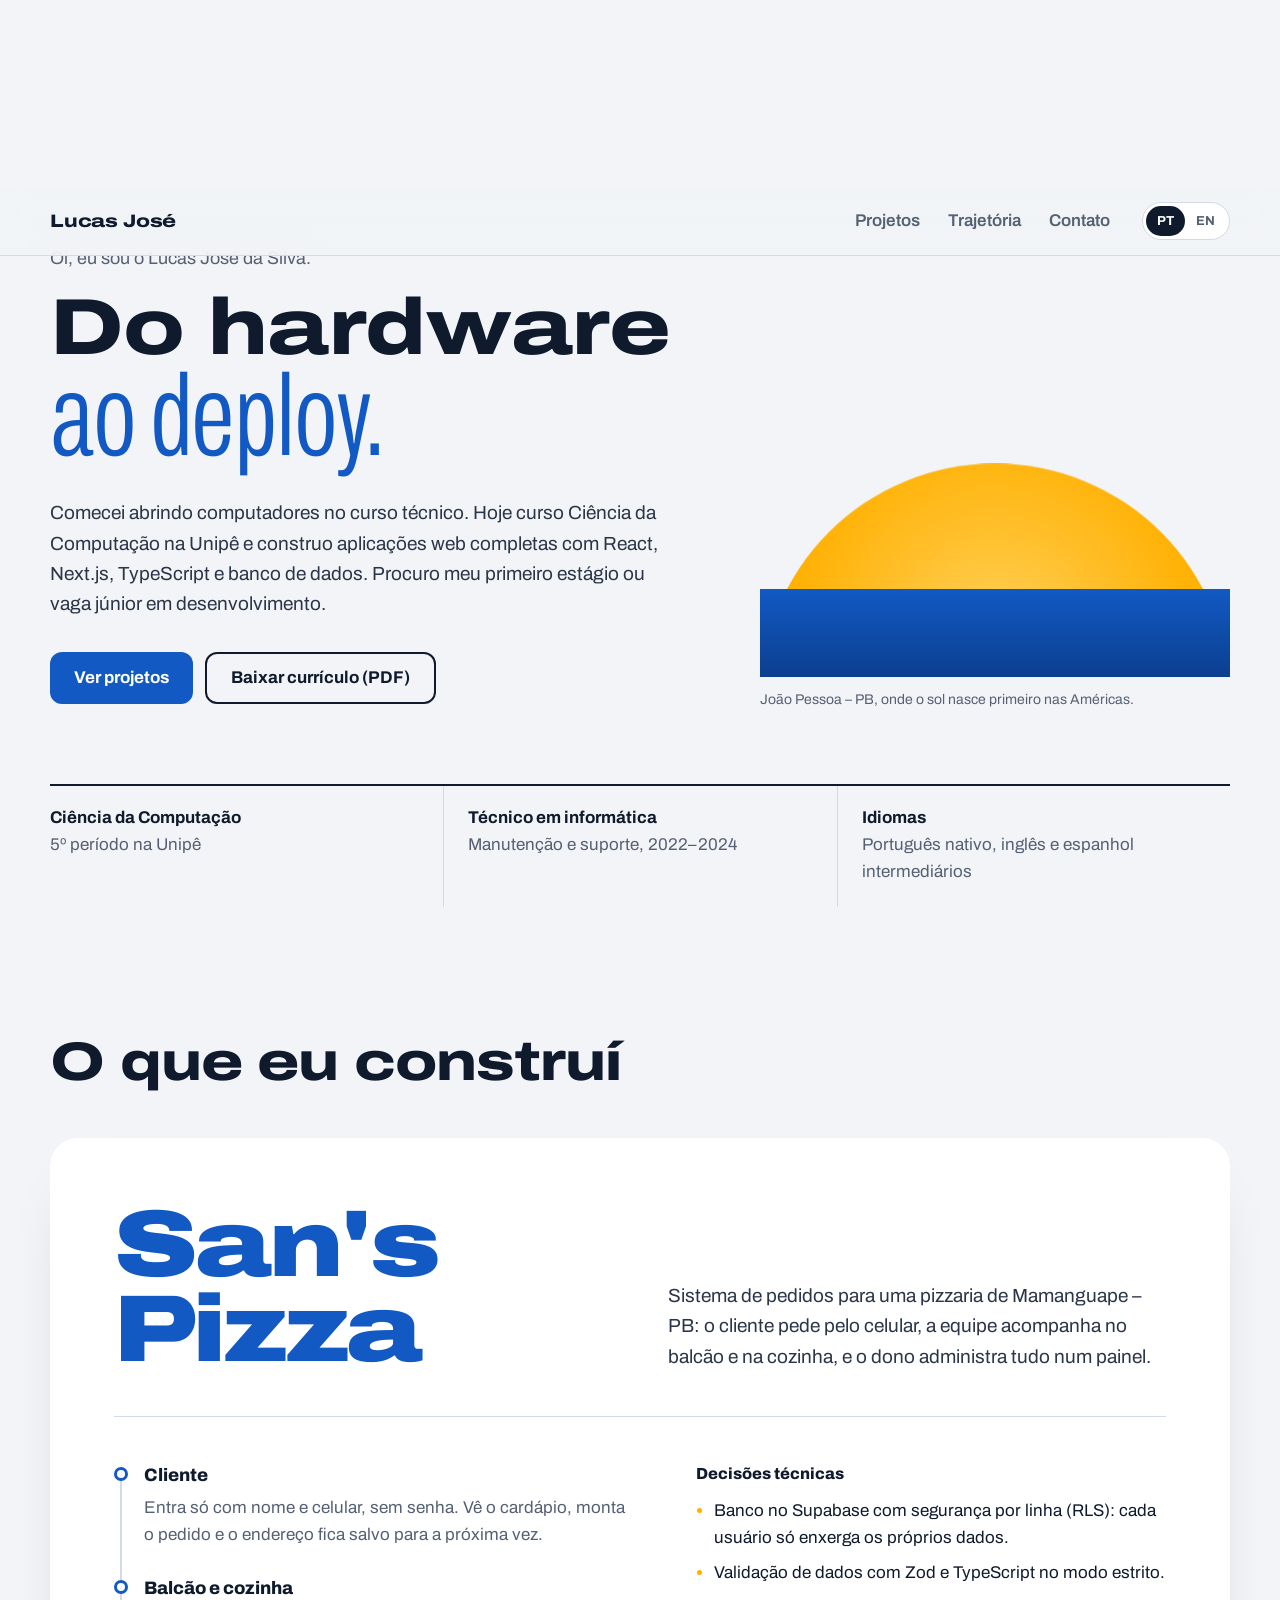
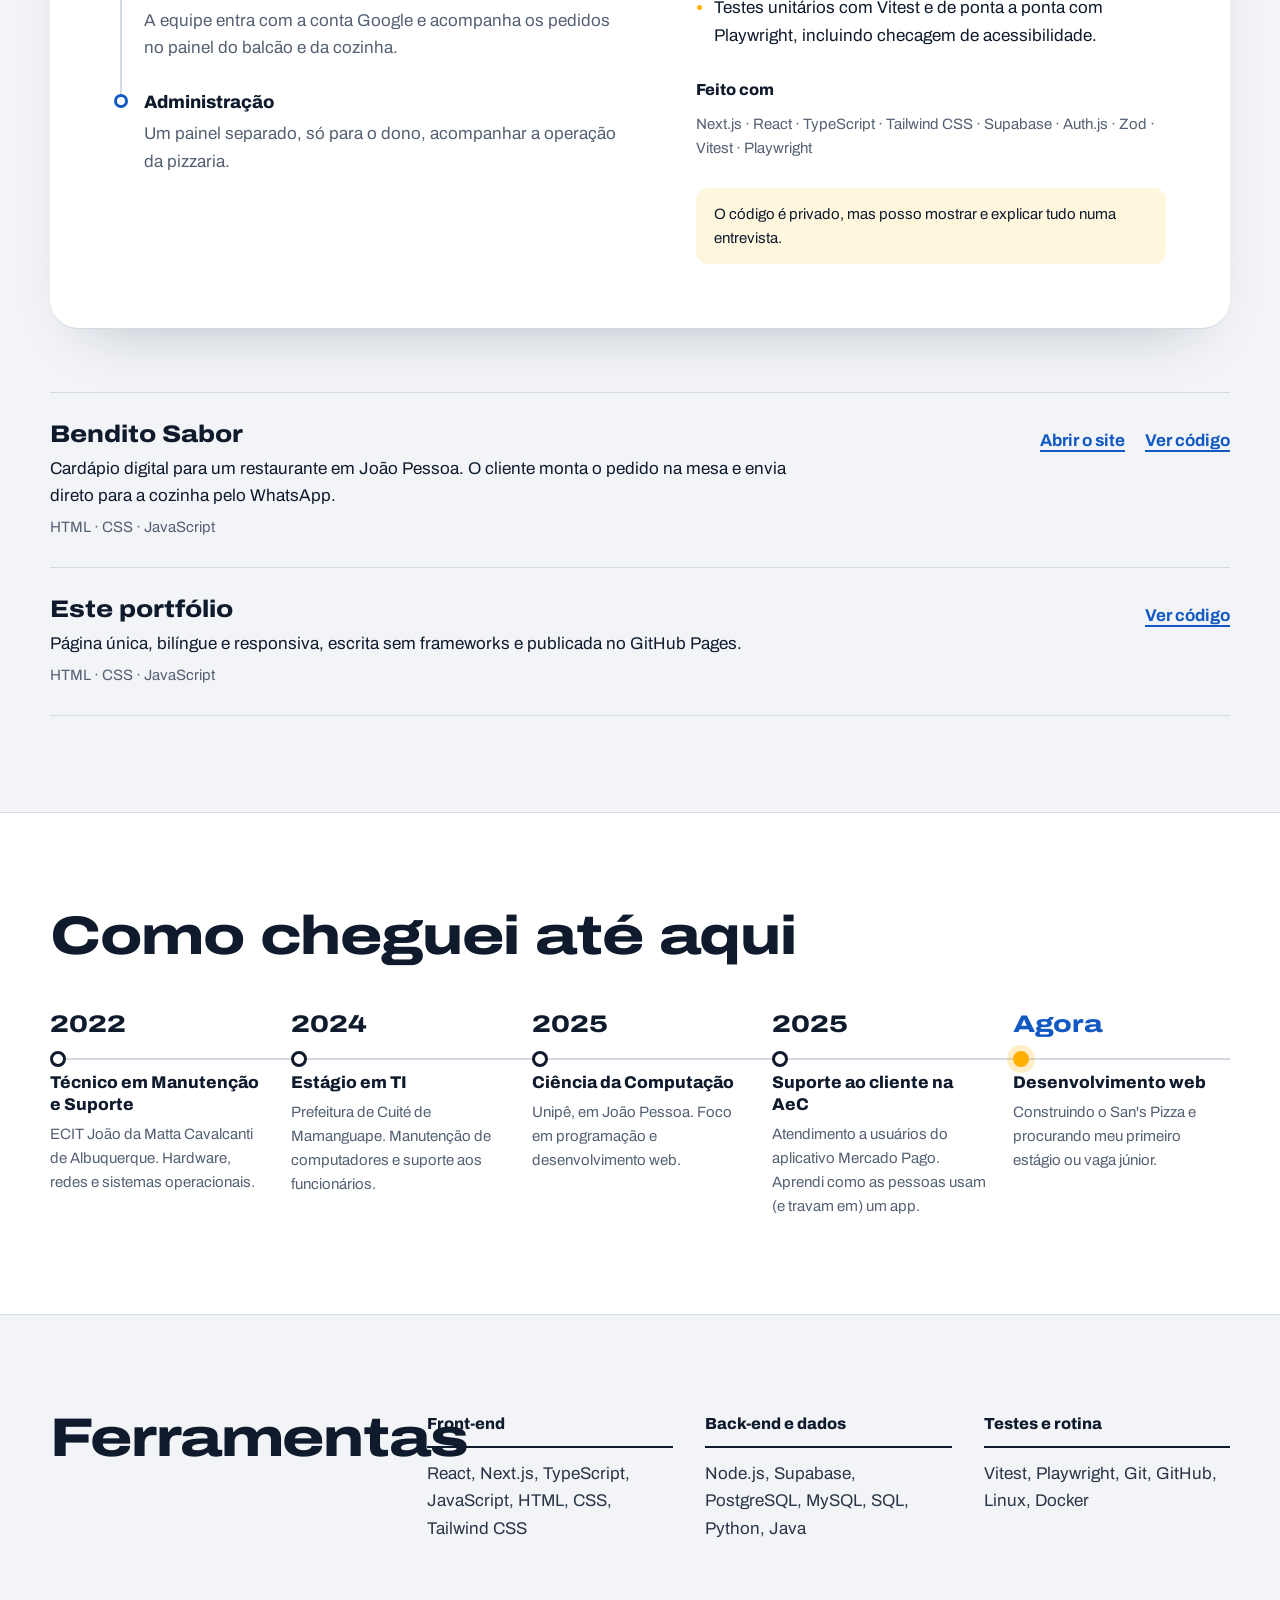
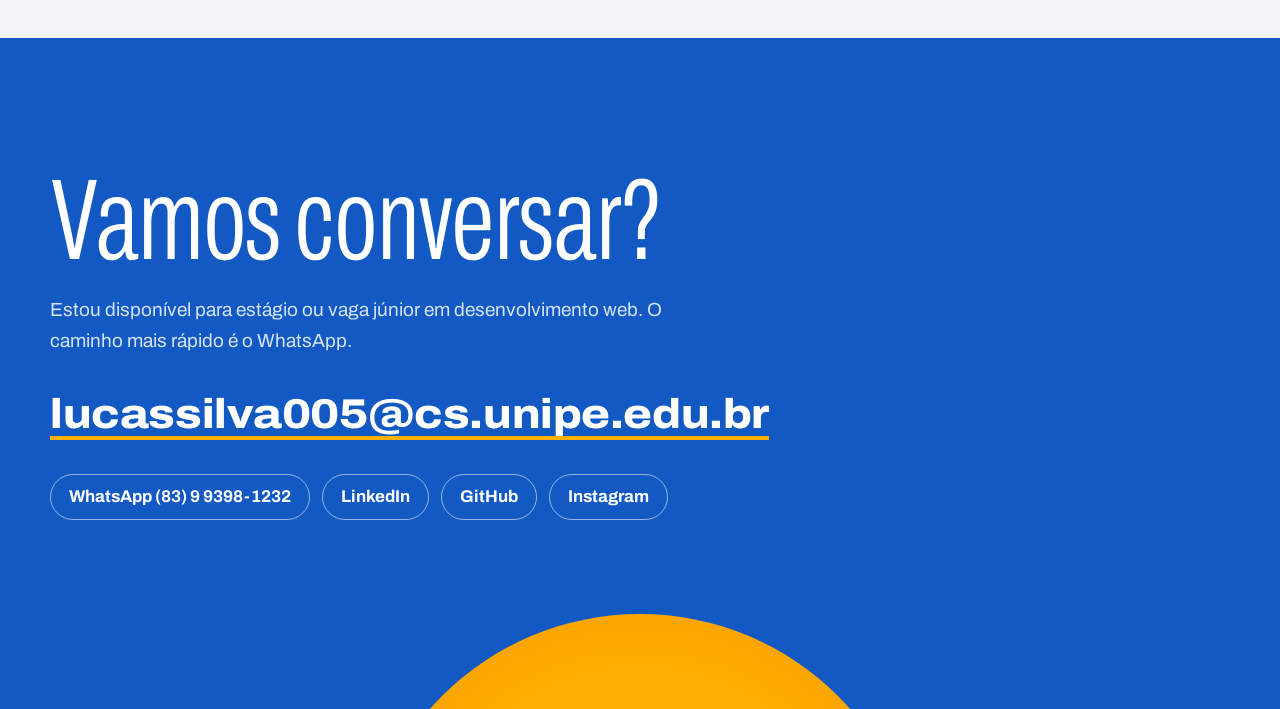
==== commit 3095ad87: "Novo design do portfólio" ====
--- a/contato.html
+++ b/contato.html
@@ -2,106 +2,11 @@
 <html lang="pt-BR">
 <head>
   <meta charset="UTF-8" />
-  <meta name="viewport" content="width=device-width, initial-scale=1.0" />
-
-  <title>Contato | Lucas José da Silva</title>
-
-  <meta
-    name="description"
-    content="Entre em contato com Lucas José da Silva para oportunidades, networking e tecnologia."
-  />
-
-  <link
-    rel="stylesheet"
-    href="https://cdnjs.cloudflare.com/ajax/libs/font-awesome/6.5.1/css/all.min.css"
-  />
-
-  <link rel="stylesheet" href="style.css?v=21" />
+  <title>Lucas José da Silva</title>
+  <meta http-equiv="refresh" content="0; url=./#contato" />
+  <link rel="canonical" href="https://lucasjose17.github.io/#contato" />
 </head>
-
 <body>
-  <header class="header">
-    <div class="container navbar">
-      <a href="index.html" class="logo">
-        <div class="logo-icon">
-          <i class="fa-solid fa-code"></i>
-        </div>
-        <span>Codando com Lucas</span>
-      </a>
-
-      <nav class="menu">
-        <a href="index.html" data-i18n="navHome">Início</a>
-        <a href="sobre.html" data-i18n="navAbout">Sobre</a>
-        <a href="habilidades.html" data-i18n="navSkills">Habilidades</a>
-        <a href="projetos.html" data-i18n="navProjects">Projetos</a>
-        <a href="contato.html" class="active" data-i18n="navContact">Contato</a>
-      </nav>
-
-      <div class="language-switch">
-        <button class="lang-option active" id="ptBtn">PT</button>
-        <button class="lang-option" id="enBtn">EN</button>
-      </div>
-    </div>
-  </header>
-
-  <main>
-    <section id="contato" class="contact-section page-section">
-      <div class="container contact-box">
-        <div class="contact-icon">
-          <i class="fa-regular fa-paper-plane"></i>
-        </div>
-
-        <div class="contact-text">
-          <h2 data-i18n="contactTitle">Vamos conversar?</h2>
-
-          <p data-i18n="contactText">
-            Estou em busca de estágio ou vaga júnior em desenvolvimento web.
-            Moro em João Pessoa – PB. Me chame pelo WhatsApp, e-mail ou LinkedIn.
-          </p>
-
-          <p class="contact-details">
-            <a href="mailto:lucassilva005@cs.unipe.edu.br">lucassilva005@cs.unipe.edu.br</a>
-            <span>·</span>
-            <a href="tel:+5583993981232">(83) 9 9398-1232</a>
-          </p>
-        </div>
-
-        <div class="contact-actions">
-          <a
-            href="https://wa.me/5583993981232"
-            target="_blank"
-            rel="noopener"
-            class="btn btn-primary"
-          >
-            <i class="fa-brands fa-whatsapp"></i>
-            <span data-i18n="sendMessage">Enviar mensagem</span>
-          </a>
-
-          <a href="https://github.com/LucasJose17" target="_blank" rel="noopener" class="social-icon" aria-label="GitHub">
-            <i class="fa-brands fa-github"></i>
-          </a>
-
-          <a href="https://www.linkedin.com/in/lucas-jos%C3%A9-b01bb9332/" target="_blank" rel="noopener" class="social-icon" aria-label="LinkedIn">
-            <i class="fa-brands fa-linkedin"></i>
-          </a>
-
-          <a href="https://www.instagram.com/codandocomlucas" target="_blank" rel="noopener" class="social-icon" aria-label="Instagram">
-            <i class="fa-brands fa-instagram"></i>
-          </a>
-
-          <a href="mailto:lucassilva005@cs.unipe.edu.br" class="social-icon" aria-label="E-mail">
-            <i class="fa-regular fa-envelope"></i>
-          </a>
-        </div>
-      </div>
-    </section>
-  </main>
-
-  <footer>
-    <p>© 2026 Lucas José da Silva. Todos os direitos reservados.</p>
-    <p data-i18n="footerText">Feito com dedicação e café ☕</p>
-  </footer>
-
-  <script src="script.js?v=21"></script>
+  <p>Esta página mudou. <a href="./#contato">Ir para o portfólio</a>.</p>
 </body>
-</html>+</html>
